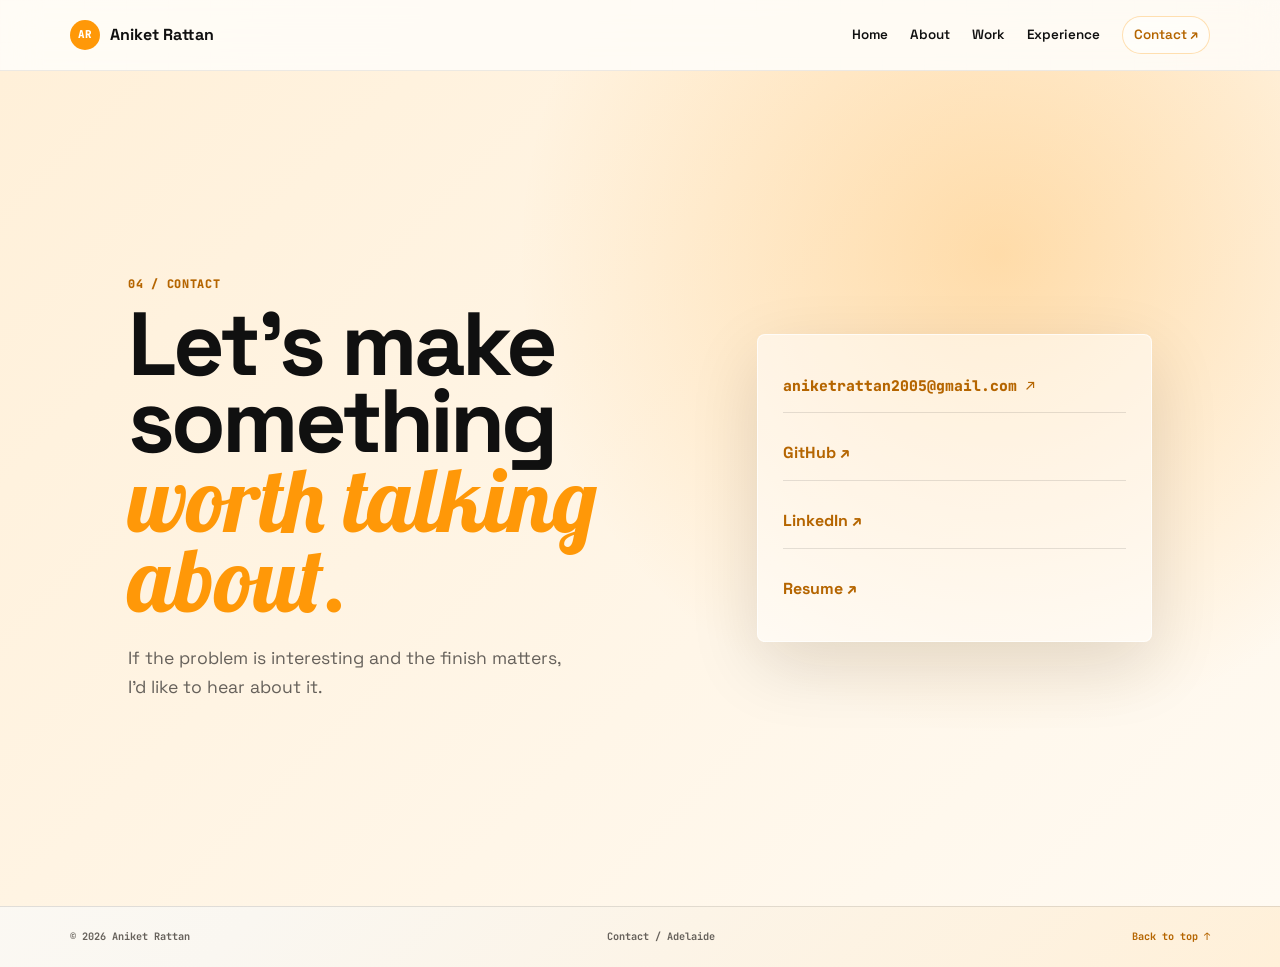
==== contact.html @ b21a11b5 "Split portfolio into expandable pages" ====
<!doctype html>
<html lang="en">
  <head><meta charset="utf-8"><meta name="viewport" content="width=device-width, initial-scale=1"><meta name="description" content="Contact Aniket Rattan in Adelaide, South Australia."><title>Contact | Aniket Rattan</title><link rel="preconnect" href="https://fonts.googleapis.com"><link rel="preconnect" href="https://fonts.gstatic.com" crossorigin><link href="https://fonts.googleapis.com/css2?family=Lobster&family=Space+Grotesk:wght@400;500;600;700&family=JetBrains+Mono:wght@500;700;800&display=swap" rel="stylesheet"><link rel="stylesheet" href="styles.css"></head>
  <body><a class="skip-link" href="#main-content">Skip to content</a><header class="site-header"><a class="brand" href="index.html" aria-label="Aniket Rattan home"><span class="brand-mark">AR</span><span>Aniket Rattan</span></a><nav aria-label="Primary navigation"><a href="index.html">Home</a><a href="about.html">About</a><a href="work.html">Work</a><a href="experience.html">Experience</a><a class="nav-contact active" href="contact.html" aria-current="page">Contact <span aria-hidden="true">↗</span></a></nav></header>
    <main id="main-content"><section class="contact-page"><div class="contact-page-copy"><p class="eyebrow">04 / Contact</p><h1>Let’s make something<br><em>worth talking about.</em></h1><p>If the problem is interesting and the finish matters, I’d like to hear about it.</p></div><div class="contact-page-links"><a class="contact-email" href="mailto:aniketrattan2005@gmail.com">aniketrattan2005@gmail.com <span aria-hidden="true">↗</span></a><a href="https://github.com/aniketrattan" target="_blank" rel="noopener">GitHub <span aria-hidden="true">↗</span></a><a href="https://www.linkedin.com/in/aniketrattan" target="_blank" rel="noopener">LinkedIn <span aria-hidden="true">↗</span></a><a href="resume.pdf" target="_blank" rel="noopener">Resume <span aria-hidden="true">↗</span></a></div></section></main><footer class="site-footer"><span>© <span id="year"></span> Aniket Rattan</span><span>Contact / Adelaide</span><a href="#main-content">Back to top <span aria-hidden="true">↑</span></a></footer><script src="script.js"></script>
  </body>
</html>
---- styles.css ----
:root {
  --ink: #101010;
  --muted: #66615b;
  --paper: #faf7f1;
  --surface: rgba(255, 255, 255, 0.68);
  --orange: #ff9808;
  --orange-deep: #b56500;
  --orange-soft: rgba(255, 152, 8, 0.13);
  --line: rgba(16, 16, 16, 0.11);
  --glass-line: rgba(255, 255, 255, 0.72);
  --shadow: 0 24px 70px rgba(18, 15, 10, 0.12);
  --glass-shadow: 0 22px 58px rgba(18, 15, 10, 0.14), inset 0 1px 0 rgba(255, 255, 255, 0.86), inset 0 -1px 0 rgba(255, 152, 8, 0.1);
  --radius: 8px;
}

* { box-sizing: border-box; }
html { scroll-behavior: smooth; }
body { margin: 0; min-width: 320px; background: linear-gradient(135deg, #fffdf9 0%, var(--paper) 52%, #fff0d9 100%); color: var(--ink); font-family: "Space Grotesk", Arial, sans-serif; line-height: 1.62; }
body::before { content: ""; position: fixed; inset: 0; z-index: -1; pointer-events: none; background: linear-gradient(rgba(16, 16, 16, 0.025) 1px, transparent 1px), linear-gradient(90deg, rgba(16, 16, 16, 0.025) 1px, transparent 1px); background-size: 42px 42px; mask-image: linear-gradient(to bottom, rgba(0, 0, 0, 0.5), transparent 80%); -webkit-mask-image: linear-gradient(to bottom, rgba(0, 0, 0, 0.5), transparent 80%); }
a { color: inherit; }
img { display: block; max-width: 100%; }
h1, h2, h3, p { overflow-wrap: anywhere; }
h1, h2, h3 { letter-spacing: -0.045em; }

.skip-link { position: fixed; top: 10px; left: 10px; z-index: 20; padding: 8px 12px; border-radius: 5px; background: var(--ink); color: #fff; font-size: 0.8rem; transform: translateY(-150%); transition: transform 160ms ease; }
.skip-link:focus { transform: translateY(0); }
.site-header { position: sticky; top: 0; z-index: 10; display: flex; align-items: center; justify-content: space-between; gap: 22px; padding: 16px 5.5vw; border-bottom: 1px solid rgba(16, 16, 16, 0.08); background: rgba(255, 252, 246, 0.8); backdrop-filter: blur(18px) saturate(160%); -webkit-backdrop-filter: blur(18px) saturate(160%); }
.brand { display: inline-flex; align-items: center; gap: 10px; font-weight: 800; text-decoration: none; white-space: nowrap; }
.brand-mark { display: inline-grid; width: 30px; height: 30px; place-items: center; border-radius: 50%; background: var(--orange); color: #fff; font-family: "JetBrains Mono", monospace; font-size: 0.68rem; font-weight: 800; }
.site-header nav { display: flex; align-items: center; justify-content: flex-end; flex-wrap: wrap; gap: 8px 22px; font-size: 0.84rem; font-weight: 600; }
.site-header nav a { padding: 4px 0; text-decoration: none; }
.site-header nav a:hover, .site-header nav a:focus-visible, .text-link:hover, .text-link:focus-visible { color: var(--orange-deep); outline: none; }
.site-header nav a.active { color: var(--orange-deep); }
.nav-contact { padding: 7px 11px !important; border: 1px solid rgba(255, 152, 8, 0.3); border-radius: 999px; color: var(--orange-deep); background: rgba(255, 255, 255, 0.46); }

.hero { position: relative; display: grid; grid-template-columns: minmax(0, 1.08fr) minmax(320px, 0.92fr); gap: 60px; align-items: center; min-height: calc(100vh - 64px); padding: 86px 7vw 92px; isolation: isolate; overflow: hidden; }
.hero::before { content: ""; position: absolute; inset: 36px 5vw 30px; z-index: -1; border: 1px solid var(--glass-line); border-radius: 28px; background: linear-gradient(140deg, rgba(255, 255, 255, 0.72), rgba(255, 255, 255, 0.18)), radial-gradient(circle at 14% 18%, rgba(255, 152, 8, 0.18), transparent 25rem); box-shadow: var(--glass-shadow); backdrop-filter: blur(24px) saturate(170%); -webkit-backdrop-filter: blur(24px) saturate(170%); }
.hero::after { content: ""; position: absolute; right: -120px; bottom: 0; z-index: -1; width: min(40vw, 560px); aspect-ratio: 1; border-radius: 50%; background: radial-gradient(circle, rgba(255, 152, 8, 0.25), transparent 66%); filter: blur(12px); }
.hero-copy { max-width: 760px; padding-left: 3vw; }
.eyebrow { margin: 0 0 12px; color: var(--orange-deep); font-family: "JetBrains Mono", Consolas, monospace; font-size: 0.74rem; font-weight: 800; letter-spacing: 0.06em; text-transform: uppercase; }
h1 { margin: 0; font-size: clamp(4.7rem, 8.5vw, 8.6rem); line-height: 0.86; }
h1 em, h2 em { color: var(--orange); font-family: "Lobster", cursive; font-style: normal; font-weight: 400; letter-spacing: 0; }
.hero-kicker { margin: 26px 0 0; color: var(--orange-deep); font-family: "JetBrains Mono", Consolas, monospace; font-size: 0.95rem; font-weight: 700; }
.lead { max-width: 650px; margin: 18px 0 0; color: #3f3931; font-size: 1.18rem; }
.hero-actions { display: flex; flex-wrap: wrap; gap: 12px; margin-top: 30px; }
.button { display: inline-flex; align-items: center; gap: 10px; min-height: 44px; padding: 10px 15px; border-radius: 5px; font-size: 0.86rem; font-weight: 800; text-decoration: none; transition: transform 160ms ease, background 160ms ease, color 160ms ease; }
.button:hover, .button:focus-visible { transform: translateY(-2px); outline: none; }
.button-primary { background: var(--ink); color: #fff; box-shadow: 0 12px 24px rgba(16, 16, 16, 0.16); }
.button-primary:hover, .button-primary:focus-visible { background: var(--orange-deep); }
.button-quiet { border: 1px solid var(--line); background: rgba(255, 255, 255, 0.48); }
.hero-pills, .skills-cloud, .tag-row { display: flex; flex-wrap: wrap; gap: 8px; }
.hero-pills { margin-top: 28px; }
.hero-pills span, .skills-cloud span, .tag { padding: 6px 10px; border: 1px solid rgba(255, 152, 8, 0.28); border-radius: 999px; background: rgba(255, 255, 255, 0.52); color: #433c34; font-family: "JetBrains Mono", monospace; font-size: 0.71rem; font-weight: 700; }

.hero-dossier, .glass-panel { border: 1px solid var(--glass-line); background: linear-gradient(145deg, rgba(255, 255, 255, 0.84), rgba(255, 255, 255, 0.28)), rgba(255, 248, 238, 0.32); box-shadow: var(--glass-shadow); backdrop-filter: blur(22px) saturate(175%); -webkit-backdrop-filter: blur(22px) saturate(175%); }
.hero-dossier { position: relative; overflow: hidden; border-radius: var(--radius); }
.hero-dossier::before { content: ""; position: absolute; inset: 0; pointer-events: none; background: linear-gradient(120deg, rgba(255, 255, 255, 0.62), transparent 42%); }
.dossier-header, .dossier-footer { position: relative; display: flex; justify-content: space-between; gap: 12px; padding: 18px 20px; font-family: "JetBrains Mono", monospace; font-size: 0.7rem; font-weight: 700; }
.dossier-header { border-bottom: 1px solid var(--line); color: var(--orange-deep); }
.dossier-footer { border-top: 1px solid var(--line); color: var(--muted); }
.dossier-footer a { color: var(--orange-deep); text-decoration: none; }
.status-dot { color: #3e765d; font-size: 0.64rem; }
.status-dot i { display: inline-block; width: 7px; height: 7px; margin-right: 5px; border-radius: 50%; background: #36a76e; box-shadow: 0 0 0 3px rgba(54, 167, 110, 0.14); }
.dossier-body { position: relative; min-height: 420px; padding: 34px 28px; }
.dossier-orbit { position: relative; display: grid; width: 220px; height: 220px; margin: 2px auto 34px; place-items: center; }
.orbit-ring { position: absolute; border: 1px solid rgba(255, 152, 8, 0.28); border-radius: 50%; }
.ring-one { width: 196px; height: 130px; transform: rotate(-24deg); }
.ring-two { width: 148px; height: 214px; transform: rotate(42deg); }
.orbit-core { display: grid; width: 92px; height: 92px; place-items: center; border: 1px solid rgba(255, 152, 8, 0.55); border-radius: 50%; background: radial-gradient(circle at 35% 28%, #fff, #ffe0ad); color: var(--orange-deep); font-family: "Lobster", cursive; font-size: 2.3rem; box-shadow: 0 0 48px rgba(255, 152, 8, 0.2); }
.orbit-node { position: absolute; width: 12px; height: 12px; border: 3px solid var(--paper); border-radius: 50%; background: var(--orange); box-shadow: 0 0 0 1px rgba(255, 152, 8, 0.7), 0 0 20px rgba(255, 152, 8, 0.55); }
.node-one { top: 33px; right: 30px; }
.node-two { bottom: 20px; left: 22px; background: var(--ink); box-shadow: 0 0 0 1px var(--ink); }
.dossier-label { margin: 0; color: var(--orange-deep); font-family: "JetBrains Mono", monospace; font-size: 0.7rem; font-weight: 800; text-transform: uppercase; }
.dossier-body h2 { max-width: 410px; margin: 8px 0 0; font-size: 2rem; line-height: 1.05; }
.dossier-note { margin: 14px 0 0; color: var(--muted); font-size: 0.94rem; }

.signal-strip { display: grid; grid-template-columns: repeat(3, 1fr) auto; align-items: center; gap: 20px; padding: 26px 7vw; border-top: 1px solid rgba(255, 152, 8, 0.26); border-bottom: 1px solid rgba(255, 152, 8, 0.26); background: rgba(255, 244, 225, 0.62); }
.signal-strip article { display: grid; gap: 7px; }
.signal-strip article > span:last-child { color: var(--muted); font-size: 0.75rem; }
.signal-value { color: var(--orange-deep); font-family: "JetBrains Mono", monospace; font-size: 1.5rem; font-weight: 800; line-height: 1; }
.signal-value span { color: var(--muted); font-size: 0.65rem; }
.signal-cta { color: var(--orange-deep); font-size: 0.78rem; font-weight: 800; text-decoration: none; white-space: nowrap; }

.section { padding: 96px 10vw; }
.section-heading { max-width: 780px; margin-bottom: 40px; }
.section-heading-row { display: flex; align-items: end; justify-content: space-between; gap: 32px; max-width: 1220px; }
.section-heading h2, .home-note h2 { margin: 0; font-size: clamp(3rem, 5.5vw, 5.4rem); line-height: 0.94; }
.text-link { color: var(--orange-deep); font-size: 0.83rem; font-weight: 800; text-decoration: none; white-space: nowrap; }
.home-work { background: linear-gradient(180deg, rgba(255, 255, 255, 0.35), transparent); }
.home-project-grid { display: grid; grid-template-columns: 1fr 1fr; gap: 22px; max-width: 1220px; }
.home-project-card { overflow: hidden; border-radius: var(--radius); text-decoration: none; transition: transform 180ms ease, box-shadow 180ms ease; }
.home-project-card:hover, .home-project-card:focus-visible { transform: translateY(-4px); outline: none; box-shadow: 0 28px 70px rgba(18, 15, 10, 0.17); }
.home-project-content { padding: 25px 28px 28px; }
.home-project-content h3 { margin: 9px 0 0; font-size: 1.65rem; line-height: 1.1; }
.home-project-content p { margin: 12px 0 0; color: var(--muted); font-size: 0.92rem; }
.card-label, .project-date { color: var(--orange-deep); font-family: "JetBrains Mono", monospace; font-size: 0.66rem; font-weight: 800; letter-spacing: 0.04em; text-transform: uppercase; }
.project-arrow { display: block; margin-top: 20px; color: var(--orange-deep); font-family: "JetBrains Mono", monospace; font-size: 0.72rem; font-weight: 800; }
.home-note { display: grid; grid-template-columns: 1fr minmax(220px, 350px) auto; align-items: end; gap: 40px; padding: 80px 10vw; border-top: 1px solid rgba(255, 152, 8, 0.3); background: linear-gradient(135deg, #fff2da, #fffaf2); }
.home-note > p { margin: 0; color: var(--muted); font-size: 0.98rem; }

.page-hero { display: grid; grid-template-columns: minmax(0, 1fr) minmax(260px, 360px); gap: 50px; align-items: end; padding: 90px 10vw 72px; border-bottom: 1px solid var(--line); background: radial-gradient(circle at 8% 0%, rgba(255, 152, 8, 0.15), transparent 30rem), linear-gradient(135deg, rgba(255, 255, 255, 0.55), rgba(255, 244, 225, 0.54)); }
.page-hero h1 { font-size: clamp(3.9rem, 7.5vw, 7rem); }
.page-intro { max-width: 360px; margin: 0 0 5px; color: var(--muted); font-size: 1.05rem; }
.about-content { display: grid; grid-template-columns: minmax(0, 1.3fr) minmax(250px, 0.7fr); gap: 24px; align-items: start; }
.about-story { padding: 34px; border-left: 5px solid var(--orange); border-radius: var(--radius); }
.about-story .large-copy { margin: 0 0 22px; color: var(--ink); font-size: 1.75rem; font-weight: 600; line-height: 1.16; }
.about-story p:not(.eyebrow):not(.large-copy) { margin: 0; color: #454038; }
.about-story p + p { margin-top: 15px !important; }
.about-aside { display: grid; gap: 16px; }
.fact-card { display: grid; gap: 10px; padding: 22px; border-radius: var(--radius); color: var(--muted); font-size: 0.8rem; }
.fact-value { color: var(--orange-deep); font-family: "JetBrains Mono", monospace; font-size: 1.65rem; font-weight: 800; line-height: 1; }
.fact-value span { color: var(--muted); font-size: 0.7rem; }
.education-section, .skills-section { background: linear-gradient(180deg, rgba(255, 247, 232, 0.66), rgba(255, 255, 255, 0.25)); }
.education-layout { display: grid; grid-template-columns: minmax(0, 1.1fr) minmax(260px, 0.9fr); gap: 22px; max-width: 1000px; }
.education-card, .coursework-card { position: relative; overflow: hidden; padding: 30px; border-radius: var(--radius); }
.education-card h3 { margin: 22px 0 0; font-size: 2.2rem; line-height: 1; }
.education-card > p { margin: 13px 0 0; color: var(--muted); font-size: 1rem; }
.education-card em { color: var(--orange-deep); font-style: normal; }
.education-gpa { display: flex; align-items: baseline; gap: 8px; margin-top: 30px; padding-top: 18px; border-top: 1px solid var(--line); color: var(--orange-deep); font-family: "JetBrains Mono", monospace; }
.education-gpa span { font-size: 2.1rem; font-weight: 800; }
.education-gpa small { color: var(--muted); }
.coursework-card ul, .project-list-content ul { display: grid; gap: 12px; margin: 18px 0 0; padding: 0; list-style: none; }
.coursework-card li, .project-list-content li { position: relative; padding-left: 20px; color: #4b453d; }
.coursework-card li::before, .project-list-content li::before { content: ""; position: absolute; top: 0.65em; left: 0; width: 8px; height: 8px; border-radius: 50%; background: var(--orange); box-shadow: 0 0 0 3px rgba(255, 152, 8, 0.14); }
.skills-cloud { max-width: 1000px; gap: 10px; }
.skills-cloud span { padding: 9px 13px; }

.work-list-section { padding-top: 72px; }
.project-list { display: grid; gap: 28px; max-width: 1220px; margin: 0 auto; }
.project-list-card { display: grid; grid-template-columns: minmax(280px, 0.78fr) minmax(0, 1.22fr); overflow: hidden; border-radius: var(--radius); }
.project-list-content { padding: 34px; }
.project-list-content h2 { margin: 14px 0 0; font-size: clamp(2rem, 4vw, 3.2rem); line-height: 1; }
.project-list-content > p { margin: 17px 0 0; color: #4b453d; font-size: 1rem; }
.project-list-content li { font-size: 0.9rem; }
.card-topline { display: flex; flex-wrap: wrap; align-items: center; justify-content: space-between; gap: 9px; }
.tag { padding: 5px 9px; background: var(--orange-soft); }
.project-card-actions { display: flex; flex-wrap: wrap; align-items: center; gap: 20px; margin-top: 28px; }
.work-next { padding-top: 0; }
.work-next-panel { max-width: 720px; padding: 34px; border-left: 5px solid var(--orange); border-radius: var(--radius); }
.work-next-panel h2 { margin: 0; font-size: 3rem; line-height: 0.95; }
.work-next-panel p:last-child { margin: 16px 0 0; color: var(--muted); }

.project-art { position: relative; min-height: 250px; overflow: hidden; }
.economics-art { background: linear-gradient(140deg, #fffdf9, #ffd697); }
.games-art { background: linear-gradient(145deg, #1a1916, #4d3015); }
.art-label { position: absolute; top: 18px; left: 18px; padding: 5px 8px; border: 1px solid rgba(255, 255, 255, 0.5); border-radius: 4px; background: rgba(255, 255, 255, 0.56); color: var(--orange-deep); font-family: "JetBrains Mono", monospace; font-size: 0.63rem; font-weight: 800; }
.games-art .art-label { color: #ffe0ad; background: rgba(17, 16, 14, 0.42); }
.art-grid { position: absolute; inset: 68px 28px 32px; opacity: 0.62; background: linear-gradient(rgba(17, 16, 14, 0.12) 1px, transparent 1px), linear-gradient(90deg, rgba(17, 16, 14, 0.12) 1px, transparent 1px); background-size: 44px 34px; }
.art-line { position: absolute; height: 3px; border-radius: 999px; transform-origin: left center; background: var(--orange); box-shadow: 0 0 12px rgba(255, 152, 8, 0.4); }
.art-line-one { width: 45%; left: 15%; top: 70%; transform: rotate(-14deg); }
.art-line-two { width: 36%; left: 43%; top: 57%; transform: rotate(20deg); background: var(--ink); box-shadow: none; }
.art-line-three { width: 23%; left: 70%; top: 72%; transform: rotate(-37deg); }
.game-window { position: absolute; display: grid; grid-template-columns: repeat(3, 1fr); gap: 8px; width: 142px; padding: 12px; border: 1px solid rgba(255, 255, 255, 0.25); border-radius: 7px; background: rgba(255, 255, 255, 0.11); transform: rotate(-10deg); box-shadow: 0 18px 32px rgba(0, 0, 0, 0.18); }
.game-window i { height: 44px; border-radius: 4px; background: linear-gradient(180deg, rgba(255, 189, 79, 0.85), rgba(255, 152, 8, 0.35)); }
.window-one { top: 82px; left: 18%; z-index: 3; }
.window-two { top: 55px; right: 18%; z-index: 2; transform: rotate(11deg) scale(0.82); }
.window-three { bottom: 24px; left: 35%; z-index: 1; transform: rotate(-2deg) scale(0.78); }

.experience-page-section { background: linear-gradient(180deg, rgba(255, 255, 255, 0.4), rgba(255, 247, 232, 0.6)); }
.experience-layout { display: grid; grid-template-columns: minmax(0, 1.2fr) minmax(270px, 0.8fr); gap: 70px; max-width: 1160px; }
.timeline { position: relative; padding-left: 28px; }
.timeline::before { content: ""; position: absolute; top: 8px; bottom: 8px; left: 4px; width: 1px; background: linear-gradient(var(--orange), rgba(255, 152, 8, 0.08)); }
.timeline-item { position: relative; padding-bottom: 48px; }
.timeline-item:last-child { padding-bottom: 0; }
.timeline-marker { position: absolute; top: 6px; left: -28px; width: 11px; height: 11px; border: 3px solid var(--paper); border-radius: 50%; background: var(--orange); box-shadow: 0 0 0 1px rgba(255, 152, 8, 0.65), 0 0 18px rgba(255, 152, 8, 0.32); }
.timeline-meta { display: flex; flex-wrap: wrap; gap: 15px; color: var(--orange-deep); font-family: "JetBrains Mono", monospace; font-size: 0.68rem; font-weight: 800; text-transform: uppercase; }
.timeline-meta span + span { color: var(--muted); }
.timeline-item h2 { margin: 12px 0 0; font-size: 1.8rem; line-height: 1.08; }
.timeline-company { margin: 4px 0 0; color: var(--orange-deep); font-weight: 700; }
.timeline-item > p:last-child { max-width: 680px; margin: 12px 0 0; color: var(--muted); font-size: 0.96rem; }
.experience-aside { align-self: start; padding: 28px; border-radius: var(--radius); }
.experience-aside h2 { margin: 0; font-size: 2rem; line-height: 1.05; }
.experience-aside > p:not(.eyebrow) { margin: 16px 0 0; color: var(--muted); font-size: 0.92rem; }
.experience-aside .text-link { display: inline-block; margin-top: 22px; }

.detail-hero { display: grid; grid-template-columns: minmax(0, 1fr) minmax(300px, 0.7fr); gap: 50px; align-items: center; padding: 72px 10vw 78px; background: linear-gradient(135deg, rgba(255, 255, 255, 0.56), rgba(255, 244, 225, 0.6)); }
.detail-hero-inverse { background: linear-gradient(135deg, #fff1d9, #1a1916 82%); color: var(--ink); }
.back-link { display: inline-block; margin-bottom: 36px; color: var(--orange-deep); font-family: "JetBrains Mono", monospace; font-size: 0.72rem; font-weight: 800; text-decoration: none; }
.back-link:hover, .back-link:focus-visible { color: var(--ink); outline: none; }
.detail-hero h1 { max-width: 860px; font-size: clamp(3.4rem, 6.5vw, 6.4rem); }
.detail-lead { max-width: 690px; margin: 24px 0 0; color: #4b453d; font-size: 1.15rem; }
.detail-meta { display: flex; flex-wrap: wrap; gap: 9px; margin-top: 24px; color: var(--muted); font-family: "JetBrains Mono", monospace; font-size: 0.67rem; font-weight: 700; }
.detail-meta span { padding: 6px 9px; border: 1px solid var(--line); border-radius: 999px; background: rgba(255, 255, 255, 0.4); }
.detail-art { min-height: 320px; border-radius: var(--radius); box-shadow: 0 22px 54px rgba(18, 15, 10, 0.16); }
.detail-body { display: grid; grid-template-columns: minmax(0, 1fr) minmax(260px, 0.48fr); gap: 60px; max-width: 1200px; margin: 0 auto; }
.detail-copy { max-width: 760px; }
.detail-block { padding-bottom: 30px; margin-bottom: 30px; border-bottom: 1px solid var(--line); }
.detail-block h2 { margin: 0; font-size: clamp(1.9rem, 3.5vw, 3rem); line-height: 1.02; }
.detail-block p:last-child { margin: 15px 0 0; color: #4b453d; font-size: 1rem; }
.detail-facts { align-self: start; display: grid; gap: 22px; padding: 28px; border-radius: var(--radius); }
.detail-facts > div { display: grid; gap: 5px; padding-bottom: 18px; border-bottom: 1px solid var(--line); }
.detail-facts strong { color: var(--orange-deep); font-family: "JetBrains Mono", monospace; font-size: 2rem; line-height: 1; }
.detail-facts span { color: var(--muted); font-family: "JetBrains Mono", monospace; font-size: 0.65rem; font-weight: 800; }
.detail-caption { margin: 0; color: var(--muted); font-family: "JetBrains Mono", monospace; font-size: 0.72rem; line-height: 1.5; }

.contact-page { display: grid; grid-template-columns: minmax(0, 1fr) minmax(280px, 0.72fr); gap: 80px; align-items: center; min-height: calc(100vh - 65px); padding: 100px 10vw; background: radial-gradient(circle at 78% 22%, rgba(255, 152, 8, 0.28), transparent 30rem), linear-gradient(135deg, #fff0d9, #fffaf2); }
.contact-page h1 { font-size: clamp(3.6rem, 7vw, 7rem); }
.contact-page-copy > p:last-child { max-width: 440px; margin: 24px 0 0; color: var(--muted); font-size: 1.1rem; }
.contact-page-links { display: grid; gap: 13px; padding: 25px; border: 1px solid var(--glass-line); border-radius: var(--radius); background: rgba(255, 255, 255, 0.52); box-shadow: var(--shadow); }
.contact-page-links a { padding: 14px 0; border-bottom: 1px solid var(--line); color: var(--orange-deep); font-weight: 800; text-decoration: none; }
.contact-page-links a:last-child { border-bottom: 0; }
.contact-page-links a:hover, .contact-page-links a:focus-visible { color: var(--ink); outline: none; }
.contact-email { font-family: "JetBrains Mono", monospace; font-size: 0.92rem; }

.site-footer { display: flex; align-items: center; justify-content: space-between; gap: 18px; padding: 22px 5.5vw; border-top: 1px solid var(--line); color: var(--muted); font-family: "JetBrains Mono", monospace; font-size: 0.64rem; font-weight: 700; }
.site-footer a { color: var(--orange-deep); text-decoration: none; }
.site-footer a:hover, .site-footer a:focus-visible { color: var(--ink); outline: none; }

@media (max-width: 1000px) {
  .hero { grid-template-columns: 1fr; min-height: auto; padding-top: 70px; }
  .hero-copy { padding-left: 0; }
  .hero-dossier { max-width: 680px; }
  .signal-strip { grid-template-columns: repeat(3, 1fr); }
  .signal-cta { grid-column: 1 / -1; }
  .project-list-card { grid-template-columns: minmax(240px, 0.65fr) minmax(0, 1.35fr); }
  .experience-layout, .detail-body { gap: 42px; }
}

@media (max-width: 760px) {
  .site-header { align-items: flex-start; padding: 14px 18px; }
  .site-header nav { justify-content: flex-end; gap: 7px 14px; font-size: 0.74rem; }
  .hero { padding: 48px 18px 64px; }
  .hero::before { inset: 18px 10px 16px; border-radius: 20px; }
  h1 { font-size: clamp(4rem, 17vw, 6rem); }
  .lead { font-size: 1.05rem; }
  .dossier-body { min-height: 360px; padding: 24px 22px; }
  .dossier-orbit { transform: scale(0.82); transform-origin: top center; margin-bottom: 24px; }
  .dossier-body h2 { font-size: 1.65rem; }
  .signal-strip, .home-project-grid, .about-content, .education-layout, .project-list-card, .experience-layout, .detail-hero, .detail-body, .contact-page { grid-template-columns: 1fr; }
  .signal-strip { gap: 18px; padding: 24px 28px; }
  .signal-cta { grid-column: auto; }
  .section { padding: 72px 18px; }
  .section-heading-row { display: block; }
  .section-heading-row .text-link { display: inline-block; margin-top: 23px; }
  .section-heading h2, .home-note h2 { font-size: clamp(3rem, 14vw, 4.8rem); }
  .home-note { grid-template-columns: 1fr; gap: 25px; padding: 68px 18px; }
  .page-hero { grid-template-columns: 1fr; gap: 24px; padding: 68px 18px 54px; }
  .page-hero h1 { font-size: clamp(3.7rem, 16vw, 5.8rem); }
  .project-list-card .project-art { min-height: 230px; }
  .project-list-content { padding: 26px 22px; }
  .experience-page-section { padding-top: 65px; }
  .detail-hero { gap: 38px; padding: 58px 18px 64px; }
  .detail-hero h1 { font-size: clamp(3.2rem, 14vw, 5.4rem); }
  .detail-body { padding-top: 64px; }
  .contact-page { min-height: calc(100vh - 64px); gap: 40px; padding: 72px 18px; }
  .contact-page h1 { font-size: clamp(3.4rem, 15vw, 5.8rem); }
  .site-footer { align-items: flex-start; flex-direction: column; padding: 20px 18px; }
}

@media (prefers-reduced-motion: reduce) {
  html { scroll-behavior: auto; }
  *, *::before, *::after { transition-duration: 0.01ms !important; animation-duration: 0.01ms !important; }
}
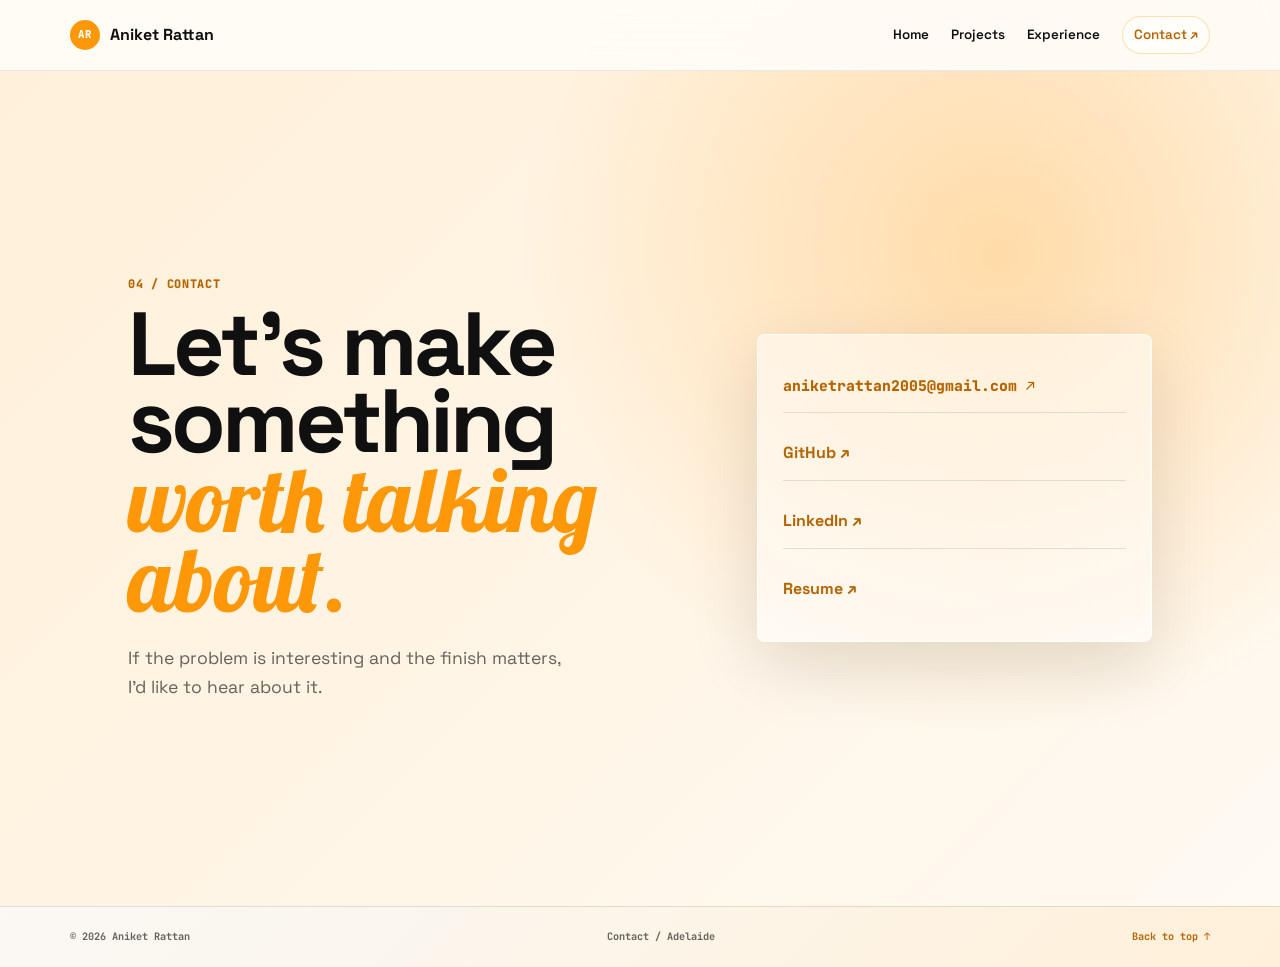
==== commit 4aae2485: "Consolidate profile and project pages" ====
--- a/contact.html
+++ b/contact.html
@@ -1,7 +1,7 @@
 <!doctype html>
 <html lang="en">
   <head><meta charset="utf-8"><meta name="viewport" content="width=device-width, initial-scale=1"><meta name="description" content="Contact Aniket Rattan in Adelaide, South Australia."><title>Contact | Aniket Rattan</title><link rel="preconnect" href="https://fonts.googleapis.com"><link rel="preconnect" href="https://fonts.gstatic.com" crossorigin><link href="https://fonts.googleapis.com/css2?family=Lobster&family=Space+Grotesk:wght@400;500;600;700&family=JetBrains+Mono:wght@500;700;800&display=swap" rel="stylesheet"><link rel="stylesheet" href="styles.css"></head>
-  <body><a class="skip-link" href="#main-content">Skip to content</a><header class="site-header"><a class="brand" href="index.html" aria-label="Aniket Rattan home"><span class="brand-mark">AR</span><span>Aniket Rattan</span></a><nav aria-label="Primary navigation"><a href="index.html">Home</a><a href="about.html">About</a><a href="work.html">Work</a><a href="experience.html">Experience</a><a class="nav-contact active" href="contact.html" aria-current="page">Contact <span aria-hidden="true">↗</span></a></nav></header>
+    <body><a class="skip-link" href="#main-content">Skip to content</a><header class="site-header"><a class="brand" href="index.html" aria-label="Aniket Rattan home"><span class="brand-mark">AR</span><span>Aniket Rattan</span></a><nav aria-label="Primary navigation"><a href="index.html">Home</a><a href="projects.html">Projects</a><a href="experience.html">Experience</a><a class="nav-contact active" href="contact.html" aria-current="page">Contact <span aria-hidden="true">↗</span></a></nav></header>
     <main id="main-content"><section class="contact-page"><div class="contact-page-copy"><p class="eyebrow">04 / Contact</p><h1>Let’s make something<br><em>worth talking about.</em></h1><p>If the problem is interesting and the finish matters, I’d like to hear about it.</p></div><div class="contact-page-links"><a class="contact-email" href="mailto:aniketrattan2005@gmail.com">aniketrattan2005@gmail.com <span aria-hidden="true">↗</span></a><a href="https://github.com/aniketrattan" target="_blank" rel="noopener">GitHub <span aria-hidden="true">↗</span></a><a href="https://www.linkedin.com/in/aniketrattan" target="_blank" rel="noopener">LinkedIn <span aria-hidden="true">↗</span></a><a href="resume.pdf" target="_blank" rel="noopener">Resume <span aria-hidden="true">↗</span></a></div></section></main><footer class="site-footer"><span>© <span id="year"></span> Aniket Rattan</span><span>Contact / Adelaide</span><a href="#main-content">Back to top <span aria-hidden="true">↑</span></a></footer><script src="script.js"></script>
   </body>
 </html>
--- a/styles.css
+++ b/styles.css
@@ -97,6 +97,12 @@
 .project-arrow { display: block; margin-top: 20px; color: var(--orange-deep); font-family: "JetBrains Mono", monospace; font-size: 0.72rem; font-weight: 800; }
 .home-note { display: grid; grid-template-columns: 1fr minmax(220px, 350px) auto; align-items: end; gap: 40px; padding: 80px 10vw; border-top: 1px solid rgba(255, 152, 8, 0.3); background: linear-gradient(135deg, #fff2da, #fffaf2); }
 .home-note > p { margin: 0; color: var(--muted); font-size: 0.98rem; }
+.home-links-section { background: linear-gradient(180deg, rgba(255, 247, 232, 0.66), rgba(255, 255, 255, 0.25)); }
+.home-links-grid { display: grid; grid-template-columns: repeat(4, minmax(0, 1fr)); gap: 16px; max-width: 1220px; }
+.home-link-card { display: grid; gap: 10px; min-height: 150px; padding: 24px; border-radius: var(--radius); text-decoration: none; transition: transform 180ms ease, box-shadow 180ms ease; }
+.home-link-card:hover, .home-link-card:focus-visible { transform: translateY(-4px); outline: none; box-shadow: 0 28px 70px rgba(18, 15, 10, 0.17); }
+.home-link-card strong { overflow-wrap: anywhere; color: var(--ink); font-size: 1.05rem; line-height: 1.18; }
+.home-link-card > span:last-child { align-self: end; color: var(--orange-deep); font-family: "JetBrains Mono", monospace; font-size: 0.7rem; font-weight: 800; }
 
 .page-hero { display: grid; grid-template-columns: minmax(0, 1fr) minmax(260px, 360px); gap: 50px; align-items: end; padding: 90px 10vw 72px; border-bottom: 1px solid var(--line); background: radial-gradient(circle at 8% 0%, rgba(255, 152, 8, 0.15), transparent 30rem), linear-gradient(135deg, rgba(255, 255, 255, 0.55), rgba(255, 244, 225, 0.54)); }
 .page-hero h1 { font-size: clamp(3.9rem, 7.5vw, 7rem); }
@@ -126,6 +132,9 @@
 .skills-cloud span { padding: 9px 13px; }
 
 .work-list-section { padding-top: 72px; }
+.projects-page-section { padding-top: 72px; }
+.project-case { overflow: hidden; border-radius: var(--radius); scroll-margin-top: 92px; }
+.project-summary { display: grid; grid-template-columns: minmax(280px, 0.78fr) minmax(0, 1.22fr); }
 .project-list { display: grid; gap: 28px; max-width: 1220px; margin: 0 auto; }
 .project-list-card { display: grid; grid-template-columns: minmax(280px, 0.78fr) minmax(0, 1.22fr); overflow: hidden; border-radius: var(--radius); }
 .project-list-content { padding: 34px; }
@@ -135,6 +144,8 @@
 .card-topline { display: flex; flex-wrap: wrap; align-items: center; justify-content: space-between; gap: 9px; }
 .tag { padding: 5px 9px; background: var(--orange-soft); }
 .project-card-actions { display: flex; flex-wrap: wrap; align-items: center; gap: 20px; margin-top: 28px; }
+.project-case-details { display: grid; grid-template-columns: minmax(0, 1fr) minmax(260px, 0.48fr); gap: 60px; padding: 38px 34px 42px; border-top: 1px solid var(--line); }
+.project-case-details .detail-copy { max-width: 760px; }
 .work-next { padding-top: 0; }
 .work-next-panel { max-width: 720px; padding: 34px; border-left: 5px solid var(--orange); border-radius: var(--radius); }
 .work-next-panel h2 { margin: 0; font-size: 3rem; line-height: 0.95; }
@@ -226,7 +237,7 @@
   .dossier-body { min-height: 360px; padding: 24px 22px; }
   .dossier-orbit { transform: scale(0.82); transform-origin: top center; margin-bottom: 24px; }
   .dossier-body h2 { font-size: 1.65rem; }
-  .signal-strip, .home-project-grid, .about-content, .education-layout, .project-list-card, .experience-layout, .detail-hero, .detail-body, .contact-page { grid-template-columns: 1fr; }
+  .signal-strip, .home-project-grid, .about-content, .education-layout, .project-list-card, .project-summary, .project-case-details, .home-links-grid, .experience-layout, .detail-hero, .detail-body, .contact-page { grid-template-columns: 1fr; }
   .signal-strip { gap: 18px; padding: 24px 28px; }
   .signal-cta { grid-column: auto; }
   .section { padding: 72px 18px; }
@@ -237,6 +248,7 @@
   .page-hero { grid-template-columns: 1fr; gap: 24px; padding: 68px 18px 54px; }
   .page-hero h1 { font-size: clamp(3.7rem, 16vw, 5.8rem); }
   .project-list-card .project-art { min-height: 230px; }
+  .project-case-details { gap: 34px; padding: 30px 22px 34px; }
   .project-list-content { padding: 26px 22px; }
   .experience-page-section { padding-top: 65px; }
   .detail-hero { gap: 38px; padding: 58px 18px 64px; }
